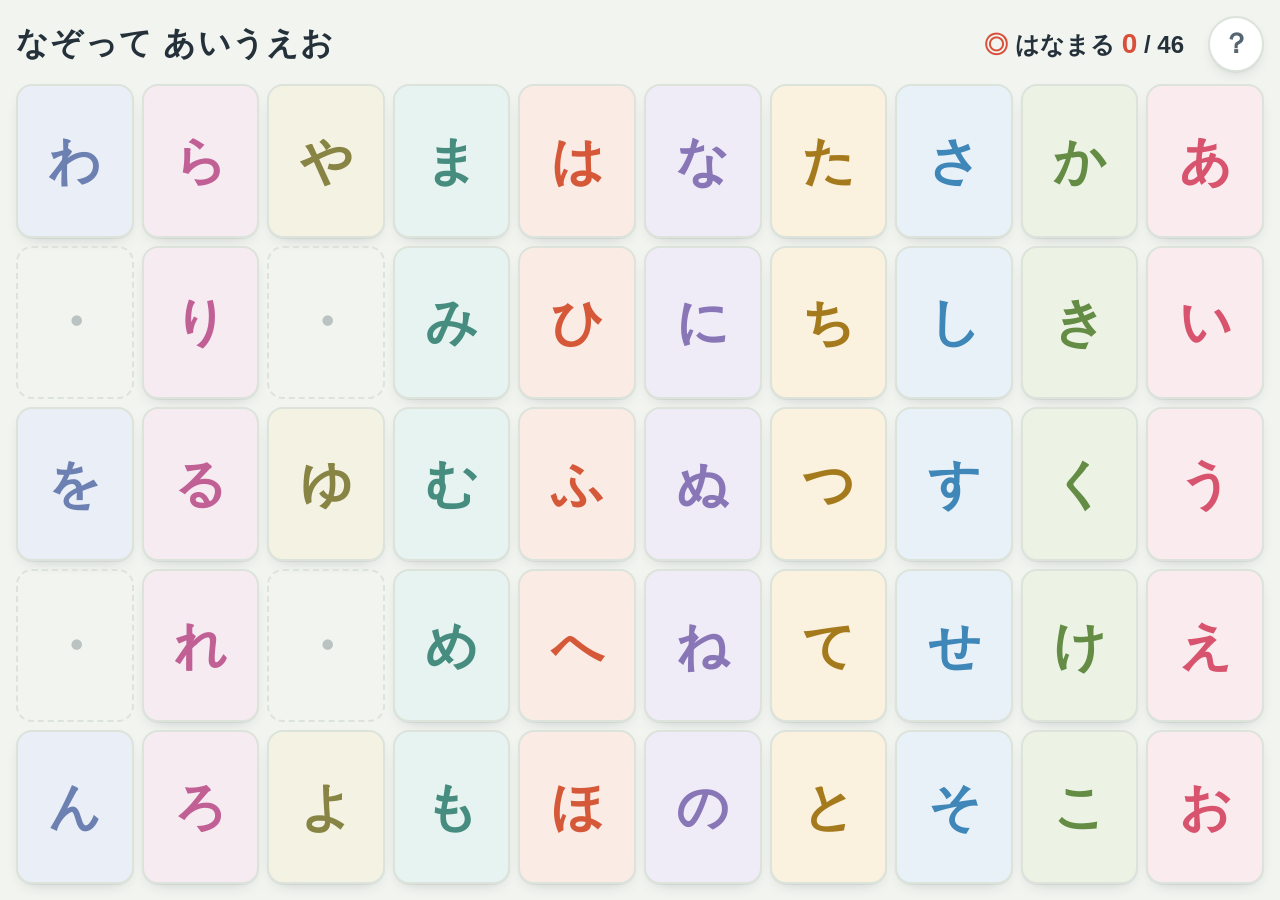
==== site/index.html @ 615ceeb6 "site: 初版を作る（画面1〜5・なぞり・読み上げ・記録・オフライン） - site/index.html・css/style.css・js/{data,icons,trace,app}.js・sw" ====
<!doctype html>
<html lang="ja">
<head>
<meta charset="utf-8">
<meta name="viewport" content="width=device-width, initial-scale=1, maximum-scale=1, user-scalable=no, viewport-fit=cover">
<meta name="robots" content="noindex">
<meta name="apple-mobile-web-app-capable" content="yes">
<meta name="apple-mobile-web-app-title" content="あいうえお">
<meta name="theme-color" content="#F1F4EF">
<title>なぞって あいうえお</title>
<link rel="manifest" href="manifest.webmanifest">
<link rel="apple-touch-icon" href="icon-180.png">
<link rel="stylesheet" href="css/style.css">
</head>
<body>

<!-- 読み込み中と失敗（spec §8）。JS が動けば両方消える。JS が来なければ 6秒後に失敗の案内が出る -->
<div id="boot" class="boot">ひらいています…</div>
<div id="fail" class="fail late" role="alert">
  <svg viewBox="0 0 64 64" aria-hidden="true">
    <circle cx="32" cy="32" r="27" fill="#F6DE72"/>
    <path d="M17 21l10 4M47 21l-10 4" stroke="#3E3A36" stroke-width="3" stroke-linecap="round"/>
    <circle cx="23" cy="31" r="3.2" fill="#3E3A36"/>
    <circle cx="41" cy="31" r="3.2" fill="#3E3A36"/>
    <path d="M22 47c6-6 14-6 20 0" fill="none" stroke="#3E3A36" stroke-width="3" stroke-linecap="round"/>
  </svg>
  <p>うまく ひらけませんでした。<br>おうちの ひとに いってね</p>
</div>

<!-- 縦向きのとき（spec §8・R7） -->
<div class="rotate">
  <svg viewBox="0 0 64 64" aria-hidden="true">
    <rect x="5" y="14" width="22" height="34" rx="4" fill="none" stroke="#9AA6AD" stroke-width="3"/>
    <rect x="27" y="33" width="33" height="22" rx="4" fill="#FFFFFF" stroke="#25313A" stroke-width="3.4"/>
    <path d="M20 8c12-5 27 1 32 16" fill="none" stroke="#D9503A" stroke-width="3.4" stroke-linecap="round"/>
    <path d="M45 20l7 5 3-8" fill="none" stroke="#D9503A" stroke-width="3.4" stroke-linecap="round" stroke-linejoin="round"/>
  </svg>
  <p>よこに してね</p>
</div>

<div id="app" class="app" hidden>

  <!-- 画面1 ひょう（spec §3） -->
  <section id="chart" class="screen chart" hidden>
    <header class="head">
      <h1 class="title">なぞって あいうえお</h1>
      <p class="count"><span class="mk" aria-hidden="true">◎</span> はなまる <b id="stars">0</b> / <span id="total">46</span></p>
      <button id="help" class="help" aria-label="おとなの ひとへ">？<span id="helpBadge" class="badge" hidden>！</span></button>
    </header>
    <div id="grid" class="grid"></div>
  </section>

  <!-- 画面2〜4 もじページ（spec §4〜§7） -->
  <section id="detail" class="screen detail" hidden>
    <div class="side">
      <button id="back" class="back"><span class="ico" data-ui="table"></span>もどる</button>
      <button id="bigchar" class="big" aria-label="よみかたを きく"><span id="bigText"></span><span class="nt" aria-hidden="true">♪</span></button>
      <p id="gyou" class="gyou"></p>
      <div class="tabs" role="tablist">
        <button id="tab0" class="tab" role="tab" aria-selected="true"><span class="tri" aria-hidden="true">▶</span><span class="ico" data-ui="frame"></span>え と ことば</button>
        <button id="tab1" class="tab" role="tab" aria-selected="false"><span class="tri" aria-hidden="true">▶</span><span class="ico" data-ui="card"></span>ことば</button>
        <button id="tab2" class="tab" role="tab" aria-selected="false"><span class="tri" aria-hidden="true">▶</span><span class="ico" data-ui="finger"></span>なぞる</button>
      </div>
    </div>
    <div class="main">
      <div id="p0" class="panel" role="tabpanel"></div>
      <div id="p1" class="panel" role="tabpanel" hidden></div>
      <div id="p2" class="panel" role="tabpanel" hidden>
        <div class="trace">
          <div id="box" class="box">
            <canvas id="guide"></canvas>
            <canvas id="ink"></canvas>
            <div id="maru" class="maru" data-ui="hanamaru" aria-hidden="true"></div>
          </div>
          <div class="tools">
            <button id="check" class="btn done"><span class="ico" data-ui="hanamaru"></span>できた！</button>
            <p id="verdict" class="verdict" aria-live="polite"></p>
            <button id="clear" class="btn erase"><span class="ico" data-icon="keshigomu"></span>けす</button>
          </div>
        </div>
      </div>
    </div>
  </section>

  <!-- 画面5 おとなの ひとへ（spec §13） -->
  <section id="otona" class="screen adult" hidden>
    <div class="inner">
      <button id="back2" class="back"><span class="ico" data-ui="table"></span>もどる</button>
      <div id="warns"></div>

      <h2>つかいかた</h2>
      <ul>
        <li>表の字を押すと、その字のページが開きます。</li>
        <li>「え と ことば」: 絵と単語。押すと読み上げます（下の子は ここだけで遊べます）。</li>
        <li>「ことば」: 絵なしで単語を読みます。</li>
        <li>「なぞる」: 白い字を指でなぞって「できた！」。はなまるが取れると、表の字に ◎ が付きます。</li>
      </ul>

      <h2>ひらきかた</h2>
      <ul>
        <li><strong>ホーム画面のアイコンから開いてください。</strong>Safari から開くと、はなまるの記録が別になり、しばらく開かないと消されることがあります。</li>
        <li>ホーム画面に追加するのは、<strong>表を開いているとき</strong>にしてください（Safari の共有ボタン › ホーム画面に追加）。</li>
        <li>1度開けば、ネットにつながっていなくても開けます。</li>
      </ul>

      <h2>はなまるの記録</h2>
      <ul>
        <li>この iPad だけに覚えます（2人で共有です）。</li>
        <li>消したいときは、ホーム画面のアイコンを削除して、追加し直してください。</li>
      </ul>

      <h2>こどもが つかうとき</h2>
      <ul>
        <li>画面の向きのロック（コントロールセンター）で、横に固定できます。</li>
        <li>アクセスガイド（設定 › アクセシビリティ › アクセスガイド）を使うと、アプリの外に出なくなります。</li>
      </ul>

      <h2>あたらしい版</h2>
      <ul>
        <li>アプリを閉じて開き直すと入ります。入らないときは、もう一度 閉じて開いてください。</li>
      </ul>
    </div>
  </section>
</div>

<script src="js/data.js"></script>
<script src="js/icons.js"></script>
<script src="js/trace.js"></script>
<script src="js/app.js"></script>
</body>
</html>
---- site/css/style.css ----
/* なぞって あいうえお — 見た目（spec §3〜§8・§13）。iPad Air 2（1024×768・Safari 15）横向き */

@font-face { font-family: "Zen Maru Gothic"; font-weight: 700; font-display: swap; src: url("../fonts/zen-maru-gothic-700.woff2") format("woff2"); }
@font-face { font-family: "Zen Maru Gothic"; font-weight: 900; font-display: swap; src: url("../fonts/zen-maru-gothic-900.woff2") format("woff2"); }

:root {
  color-scheme: light;
  --paper: #F1F4EF; --plate: #FFFFFF; --art: #FFFFFF;
  --ink: #25313A; --ink-soft: #56656F; --rule: #DCE3DB;
  --accent: #D9503A; --accent-soft: #F7DCD6;
  --shadow: 0 1px 0 rgba(37, 49, 58, .06), 0 6px 18px -12px rgba(37, 49, 58, .45);
  --font: "Zen Maru Gothic", "Hiragino Maru Gothic ProN", "ヒラギノ丸ゴ ProN", sans-serif;
  --adult: "Hiragino Sans", "ヒラギノ角ゴシック", sans-serif;
}

/* 行の色（spec §8）: --hue＝濃（字・なぞり枠の地）、--tint＝淡（マスの地）。
   濃は ①淡い地 ②白い字 ③なぞった線 #25313A のどれとも比 3:1 以上（tests/check.mjs で確かめる） */
[data-row="1"]  { --hue: #D8536D; --tint: #FAEBEE; }
[data-row="2"]  { --hue: #648C45; --tint: #ECF3E5; }
[data-row="3"]  { --hue: #3E87B8; --tint: #E8F1F7; }
[data-row="4"]  { --hue: #A57A1C; --tint: #FAF1DE; }
[data-row="5"]  { --hue: #8876B7; --tint: #EFECF7; }
[data-row="6"]  { --hue: #D55938; --tint: #FAEBE5; }
[data-row="7"]  { --hue: #468D80; --tint: #E6F3F0; }
[data-row="8"]  { --hue: #888444; --tint: #F4F3E3; }
[data-row="9"]  { --hue: #C06095; --tint: #F7EBF2; }
[data-row="10"] { --hue: #6C80B2; --tint: #EAEEF6; }

/* ── 土台 ── */
* { box-sizing: border-box; }
[hidden] { display: none !important; }
html, body {
  margin: 0; height: 100%;
  background: var(--paper); color: var(--ink);
  font-family: var(--font); font-weight: 700;
  -webkit-text-size-adjust: 100%;
  -webkit-tap-highlight-color: transparent;
  -webkit-user-select: none; user-select: none;   /* 長押しで字が選ばれない */
  -webkit-touch-callout: none;                     /* 長押しのメニューを出さない */
  touch-action: manipulation;                      /* ダブルタップで拡大しない */
  overscroll-behavior: none;
}
body { overflow: hidden; }
p { margin: 0; }
button {
  font: inherit; color: inherit; background: none; border: 0; padding: 0; margin: 0;
  cursor: pointer; touch-action: manipulation;
  transition: transform .1s ease;
}
button:focus { outline: none; }
button:focus-visible { outline: 3px solid var(--accent); outline-offset: 3px; }
/* 押したら 0.3秒以内に見た目で返す（spec §8・R3） */
button:active { transform: scale(.95); }

.ico { display: inline-block; width: 32px; height: 32px; flex: none; }
.ico svg, .pic svg, .maru svg { display: block; width: 100%; height: 100%; }
.nt { font-size: 24px; color: var(--ink-soft); line-height: 1; }

/* ── 読み込み中・失敗・縦向き（spec §8） ── */
.boot, .fail, .rotate {
  position: fixed; top: 0; right: 0; bottom: 0; left: 0;
  display: flex; flex-direction: column; align-items: center; justify-content: center; gap: 20px;
  background: var(--paper); font-size: 28px; text-align: center; line-height: 1.6;
}
.boot { color: var(--ink-soft); }
.fail { z-index: 5; }
.fail svg { width: 160px; height: 160px; }
/* JS が来なければ 6秒後に出る（JS が動けば hidden で消える） */
.fail.late { visibility: hidden; animation: late 0s linear 6s forwards; }
@keyframes late { to { visibility: visible; } }
.rotate { display: none; z-index: 10; }
.rotate svg { width: 200px; height: 200px; }
@media (orientation: portrait) { .rotate { display: flex; } }

/* ── 画面の枠 ── */
.app { position: fixed; top: 0; right: 0; bottom: 0; left: 0; padding: 16px; }
.screen { height: 100%; }

/* ── 画面1 ひょう（spec §3） ── */
.chart { display: flex; flex-direction: column; gap: 12px; }
.head { display: flex; align-items: center; gap: 24px; min-height: 56px; }
.title { flex: 1; margin: 0; font-size: 32px; font-weight: 900; letter-spacing: .04em; }
.count { font-size: 24px; white-space: nowrap; }
.count .mk, .count b { color: var(--accent); }
.count b { font-size: 28px; }
.help {
  position: relative; width: 56px; height: 56px; border-radius: 50%;
  background: var(--plate); border: 2px solid var(--rule); box-shadow: var(--shadow);
  font-size: 28px; color: var(--ink-soft);
}
.badge {
  position: absolute; top: -6px; right: -6px; min-width: 26px; height: 26px; border-radius: 13px;
  background: var(--accent); color: #FFFFFF; font-size: 18px; line-height: 26px;
}
/* 10列×5段・右から あ行（縦書きの五十音表） */
.grid {
  flex: 1; min-height: 0;
  display: grid; grid-template-columns: repeat(10, 1fr); grid-template-rows: repeat(5, 1fr);
  grid-auto-flow: column; direction: rtl; gap: 8px;
}
.cell {
  direction: ltr; position: relative; min-width: 0; min-height: 0;
  display: flex; align-items: center; justify-content: center;
  border-radius: 16px; background: var(--tint); border: 2px solid var(--rule); box-shadow: var(--shadow);
}
.cell .ch { font-size: 52px; line-height: 1; color: var(--hue); }
.cell .mk { position: absolute; top: 4px; right: 6px; font-size: 22px; line-height: 1; color: var(--accent); }
.cell.empty { background: transparent; border-style: dashed; box-shadow: none; }
.cell.empty .ch { color: var(--ink-soft); opacity: .35; }

/* ── 画面2〜4 もじページの枠（spec §4） ── */
.detail { display: flex; gap: 24px; }
.side { width: 240px; flex: none; display: flex; flex-direction: column; gap: 12px; }
.back {
  display: flex; align-items: center; gap: 10px; height: 56px; padding: 0 16px;
  border-radius: 14px; background: var(--plate); border: 2px solid var(--rule); box-shadow: var(--shadow);
  font-size: 22px; color: var(--ink-soft);
}
.big {
  position: relative; height: 200px; flex: none;
  display: flex; align-items: center; justify-content: center;
  border-radius: 24px; background: var(--tint); border: 2px solid var(--rule); box-shadow: var(--shadow);
  font-size: 160px; font-weight: 900; line-height: 1; color: var(--hue);
}
.big .nt { position: absolute; right: 12px; bottom: 10px; color: var(--hue); }
.gyou { font-size: 20px; color: var(--ink-soft); text-align: center; }
.tabs { display: flex; flex-direction: column; gap: 10px; }
.tab {
  display: flex; align-items: center; gap: 6px; height: 64px; padding: 0 10px;
  border-radius: 14px; background: var(--plate); border: 2px solid var(--rule);
  font-size: 24px; color: var(--ink-soft); text-align: left; white-space: nowrap;
}
.tab .tri { width: 16px; font-size: 16px; visibility: hidden; }
.tab[aria-selected="true"] { background: var(--hue); border-color: var(--hue); color: #FFFFFF; }
.tab[aria-selected="true"] .tri { visibility: visible; }

.main { flex: 1; min-width: 0; display: flex; flex-direction: column; }
.panel { flex: 1; min-height: 0; display: flex; flex-direction: column; justify-content: center; gap: 16px; }

/* を・ん の説明（押すと読む・R15） */
.note {
  display: block; width: 100%; padding: 16px 20px;
  border-radius: 20px; background: var(--plate); border: 2px dashed var(--rule);
  font-size: 24px; line-height: 1.6; color: var(--ink); text-align: center;
}
.note b { color: var(--hue); font-weight: 900; text-decoration: underline; text-decoration-thickness: 3px; text-underline-offset: 6px; }
.note .nt { margin-left: 8px; }

/* 単語の中の その字（色＋太い下線・spec §5） */
.word { font-size: 40px; letter-spacing: .06em; color: var(--ink); }
.word em { font-style: normal; color: var(--hue); text-decoration: underline; text-decoration-thickness: 4px; text-underline-offset: 8px; }

/* ── 画面2 え と ことば（spec §5） ── */
.cards { display: flex; justify-content: center; gap: 20px; }
.card {
  flex: 0 1 340px; display: flex; flex-direction: column; align-items: center; gap: 10px; padding: 16px;
  border-radius: 24px; background: var(--plate); border: 2px solid var(--rule); box-shadow: var(--shadow);
}
.pic {
  display: flex; align-items: center; justify-content: center;
  width: 100%; max-width: 300px; aspect-ratio: 1 / 1; padding: 7%;
  border-radius: 18px; background: var(--art);
}
.pic .none { font-size: 120px; color: var(--ink-soft); }

/* ── 画面3 ことば（spec §6） ── */
.words { display: flex; flex-direction: column; gap: 16px; }
.wrow {
  display: flex; align-items: center; justify-content: center; gap: 16px; min-height: 120px; padding: 12px 24px;
  border-radius: 24px; background: var(--plate); border: 2px solid var(--rule); box-shadow: var(--shadow);
}
.wrow .word { font-size: 64px; }

/* ── 画面4 なぞる（spec §7） ── */
.trace { display: flex; align-items: center; justify-content: center; gap: 24px; height: 100%; }
.box {
  position: relative; flex: none;
  width: min(520px, calc(100vh - 40px), calc(100vw - 490px));
  height: min(520px, calc(100vh - 40px), calc(100vw - 490px));
  border-radius: 24px; overflow: hidden; background: var(--hue); box-shadow: var(--shadow);
  touch-action: none;
}
.box canvas { position: absolute; top: 0; left: 0; width: 100%; height: 100%; display: block; }
.maru {
  position: absolute; top: 0; right: 0; bottom: 0; left: 0; padding: 11%;
  background: rgba(255, 255, 255, .55); color: var(--accent);
  opacity: 0; transition: opacity .2s ease; pointer-events: none;
}
.maru.on { opacity: 1; }
.maru .hana-bg { fill: none; }
.tools { width: 150px; flex: none; display: flex; flex-direction: column; align-items: stretch; gap: 32px; }
.btn {
  display: flex; flex-direction: column; align-items: center; justify-content: center; gap: 4px;
  border-radius: 18px; box-shadow: var(--shadow); font-size: 24px;
}
.btn.done { height: 104px; background: var(--accent); color: #FFFFFF; }
.btn.done .ico { width: 48px; height: 48px; }
.btn.done .hana-bg { fill: var(--accent); }
.btn.erase { height: 64px; flex-direction: row; gap: 6px; background: var(--plate); border: 2px solid var(--rule); color: var(--ink-soft); font-size: 20px; }
.btn.erase .ico { width: 36px; height: 36px; }
.verdict { min-height: 100px; font-size: 24px; line-height: 1.4; text-align: center; color: var(--ink-soft); }
.verdict.good { color: var(--accent); font-weight: 900; }

/* ── 画面5 おとなの ひとへ（spec §13・おとな向けなので 16px） ── */
.adult {
  overflow-y: auto; -webkit-overflow-scrolling: touch;
  font-family: var(--adult); font-weight: 400; font-size: 16px; line-height: 1.8;
}
.adult .inner { max-width: 760px; margin: 0 auto; padding-bottom: 40px; }
.adult .back { display: inline-flex; font-family: var(--font); font-weight: 700; }
.adult h2 { margin: 24px 0 4px; font-family: var(--font); font-weight: 700; font-size: 22px; }
.adult ul { margin: 0; padding-left: 1.4em; }
.warn { margin: 16px 0 0; padding: 12px 16px; border: 2px solid var(--accent); border-radius: 12px; background: var(--accent-soft); }

/* 動きを減らす設定のとき: 縮む・ふわっと出る をやめ、押したら少し暗くするだけにする */
@media (prefers-reduced-motion: reduce) {
  button, .maru { transition: none; }
  button:active { transform: none; filter: brightness(.9); }
}
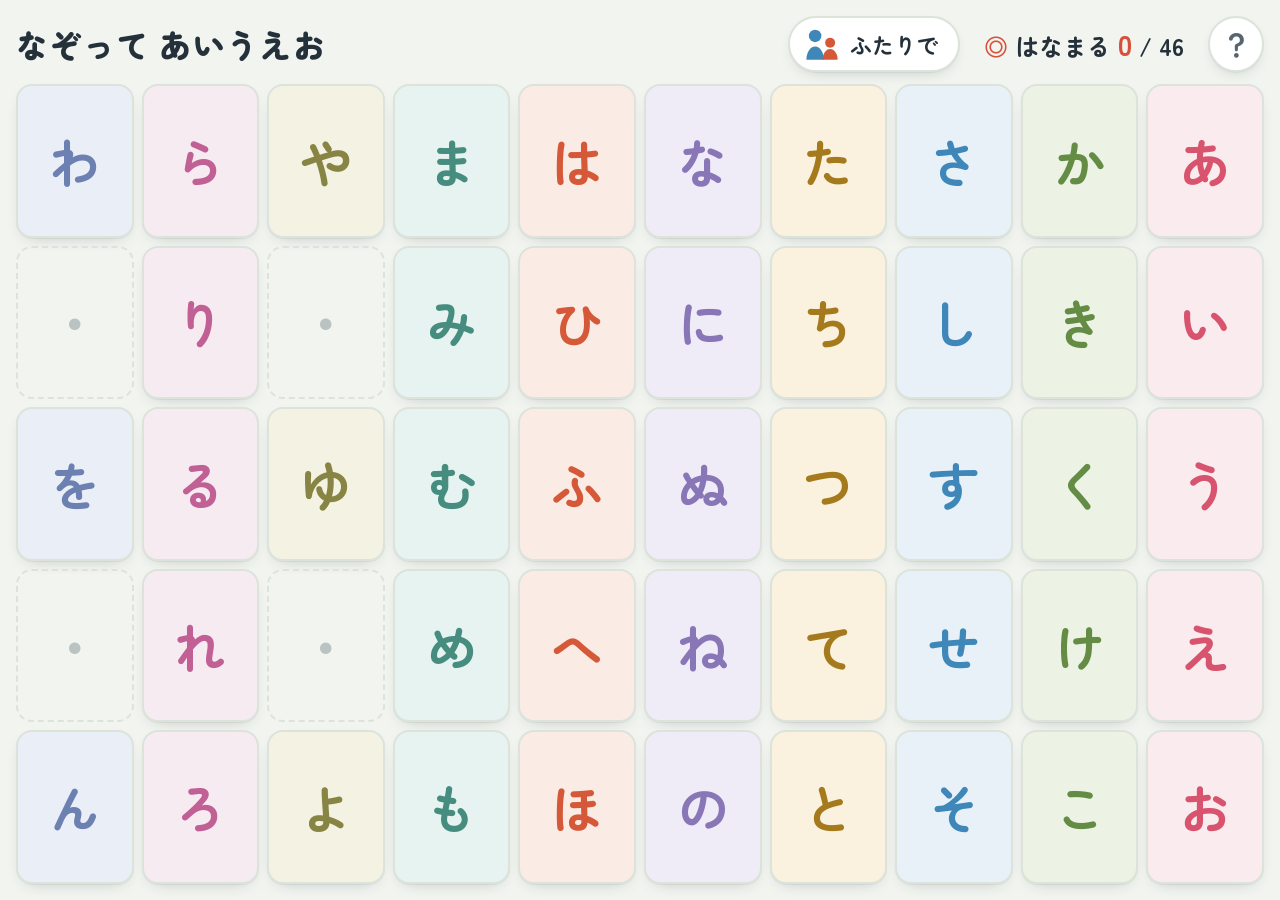
==== commit 19fea934: "画面6 ものさがし を足す（ふたりで向かい合って遊ぶ・spec §14〜§16） - spec §14 ふたりで あそぶ 共通の決まり・§15 画面6 ものさがし・§16 画面7 タワー（次に作る） " ====
--- a/site/index.html
+++ b/site/index.html
@@ -44,6 +44,7 @@
   <section id="chart" class="screen chart" hidden>
     <header class="head">
       <h1 class="title">なぞって あいうえお</h1>
+      <button id="futariBtn" class="futari-btn"><span class="ico" data-ui="futari"></span>ふたりで</button>
       <p class="count"><span class="mk" aria-hidden="true">◎</span> はなまる <b id="stars">0</b> / <span id="total">46</span></p>
       <button id="help" class="help" aria-label="おとなの ひとへ">？<span id="helpBadge" class="badge" hidden>！</span></button>
     </header>
@@ -82,6 +83,30 @@
     </div>
   </section>
 
+  <!-- 画面6 ものさがし（spec §14・§15）。各自の側を、向かいに座る子のほうへ回して描く -->
+  <section id="futari" class="screen futari" data-place="short" hidden>
+    <div class="fs fs-ani" data-row="3">
+      <div class="fs-head"><span class="fs-who">おにいちゃん</span><span class="fs-say">よんで あげてね</span></div>
+      <div class="fs-body">
+        <button id="sgWord" class="sg-word" aria-label="ことばを きく"><span id="sgWordText"></span><span class="nt" aria-hidden="true">♪</span></button>
+        <div class="sg-col">
+          <button id="sgHint" class="sg-hint"><span id="sgHintPic" class="sg-hintpic" data-ui="bulb"></span>ヒント</button>
+          <p class="sg-tally"><span class="mk" aria-hidden="true">◎</span> ふたりで <b id="sgFound">0</b> こ</p>
+          <!-- もどる は兄の手元の角（各自の側の上は画面の真ん中＝弟の近くを向くので、下の段に置く） -->
+          <button id="sgBack" class="back fs-back"><span class="ico" data-ui="table"></span>もどる</button>
+        </div>
+      </div>
+    </div>
+    <div class="fs fs-oto" data-row="6">
+      <div class="fs-head"><span class="fs-who">おとうと</span><span class="fs-say">えを おしてね</span></div>
+      <div id="sgPics" class="sg-pics"></div>
+    </div>
+    <div id="sgStamp" class="sg-stamp" aria-live="polite">
+      <p class="sg-card sg-card-ani"><span class="pair"><b data-row="3">◎</b><b data-row="6">◎</b></span>みつけた！<small>ふたりとも はなまる</small></p>
+      <p class="sg-card sg-card-oto"><span class="pair"><b data-row="3">◎</b><b data-row="6">◎</b></span>みつけた！<small>ふたりとも はなまる</small></p>
+    </div>
+  </section>
+
   <!-- 画面5 おとなの ひとへ（spec §13） -->
   <section id="otona" class="screen adult" hidden>
     <div class="inner">
@@ -109,6 +134,17 @@
         <li>消したいときは、ホーム画面のアイコンを削除して、追加し直してください。</li>
       </ul>
 
+      <h2>ふたりで あそぶ（ものさがし）</h2>
+      <ul>
+        <li>表の「ふたりで」から開きます。iPad を机に平らに置き、ふたりが向かい合って座ります。</li>
+        <li>おにいちゃんが字を読んで伝え、おとうとが絵を探します。おとうとは どの絵を押しても名前が聞けるだけで、間違いにはなりません。</li>
+        <li>座る側を入れ替えたいときは、iPad を180度回してください。平らに置くと画面の向きが変わることがあるので、画面の向きのロックを使ってください。</li>
+      </ul>
+      <div class="place" role="group" aria-label="ふたりで あそぶ ときの 置き方">
+        <button id="placeShort" class="place-btn" aria-pressed="true">短い辺で向かい合う（左が おにいちゃん）</button>
+        <button id="placeLong" class="place-btn" aria-pressed="false">長い辺で向かい合う（上が おにいちゃん）</button>
+      </div>
+
       <h2>こどもが つかうとき</h2>
       <ul>
         <li>画面の向きのロック（コントロールセンター）で、横に固定できます。</li>
--- a/site/css/style.css
+++ b/site/css/style.css
@@ -208,12 +208,98 @@
 }
 .adult .inner { max-width: 760px; margin: 0 auto; padding-bottom: 40px; }
 .adult .back { display: inline-flex; font-family: var(--font); font-weight: 700; }
-.adult h2 { margin: 24px 0 4px; font-family: var(--font); font-weight: 700; font-size: 22px; }
+.adult h2 { margin: 24px 0 4px; font-weight: 700; font-size: 22px; }
 .adult ul { margin: 0; padding-left: 1.4em; }
 .warn { margin: 16px 0 0; padding: 12px 16px; border: 2px solid var(--accent); border-radius: 12px; background: var(--accent-soft); }
 
+.place { display: flex; flex-wrap: wrap; gap: 12px; margin-top: 12px; }
+.place-btn {
+  min-height: 48px; padding: 8px 16px; border-radius: 12px; border: 2px solid var(--ink);
+  background: var(--plate); font-family: var(--adult); font-weight: 700; font-size: 16px;
+}
+.place-btn[aria-pressed="true"] { background: var(--ink); color: #FFFFFF; }
+
+/* 画面1 の「ふたりで」ボタン */
+.futari-btn {
+  display: flex; align-items: center; gap: 8px; height: 56px; padding: 0 20px 0 12px;
+  border-radius: 28px; background: var(--plate); border: 2px solid var(--rule); box-shadow: var(--shadow);
+  font-size: 22px; color: var(--ink);
+}
+.futari-btn .ico { width: 40px; height: 40px; }
+
+/* ── 画面6 ものさがし（spec §14・§15）: 向かい合わせ ──
+   .fs＝各自の側。色は data-row（兄＝さ行の青・弟＝は行の朱）。
+   短い辺: 左右に分け、各自の側を向かいの子のほうへ回す（中身の上が、画面の真ん中を向く） */
+.futari { position: relative; }
+.fs {
+  position: absolute; display: flex; flex-direction: column; gap: 12px; padding: 14px 18px;
+  border-radius: 24px; background: var(--tint); border: 3px solid var(--hue);
+}
+.futari[data-place="short"] .fs {
+  top: 50%; width: calc(100vh - 32px); height: calc(50vw - 22px);
+}
+.futari[data-place="short"] .fs-ani { left: calc(25% - 3px); transform: translate(-50%, -50%) rotate(90deg); }
+.futari[data-place="short"] .fs-oto { left: calc(75% + 3px); transform: translate(-50%, -50%) rotate(-90deg); }
+/* 長い辺: 上下に分け、上（兄）の側を逆さまに */
+.futari[data-place="long"] .fs { left: 0; right: 0; height: calc(50% - 6px); }
+.futari[data-place="long"] .fs-ani { top: 0; transform: rotate(180deg); }
+.futari[data-place="long"] .fs-oto { bottom: 0; }
+
+.fs-head { display: flex; align-items: center; gap: 12px; min-height: 56px; }
+.fs-who { padding: 6px 18px; border-radius: 28px; background: var(--hue); color: #FFFFFF; font-size: 22px; font-weight: 900; }
+.fs-say { flex: 1; font-size: 20px; color: var(--ink-soft); }
+.fs-back { justify-content: center; flex: none; font-size: 20px; }
+.fs-body { flex: 1; min-height: 0; display: flex; gap: 14px; }
+
+.sg-word {
+  flex: 1; min-width: 0; display: flex; flex-direction: column; align-items: center; justify-content: center; gap: 4px;
+  border-radius: 22px; background: var(--plate); box-shadow: var(--shadow);
+  font-size: 96px; font-weight: 900; line-height: 1.1; letter-spacing: .06em; color: var(--hue);
+}
+.sg-col { width: 200px; flex: none; display: flex; flex-direction: column; gap: 12px; }
+.sg-hint {
+  flex: 1; display: flex; flex-direction: column; align-items: center; justify-content: center; gap: 6px;
+  border-radius: 20px; background: var(--plate); border: 2px dashed var(--rule); font-size: 22px; color: var(--ink-soft);
+}
+.sg-hintpic { display: block; width: 104px; height: 104px; }
+/* 長い辺のときは各自の側が低いので、ヒント・数・もどる が縦に入るよう絵を小さく */
+.futari[data-place="long"] .sg-hintpic { width: 72px; height: 72px; }
+.sg-hintpic svg, .sg-img svg { display: block; width: 100%; height: 100%; }
+.sg-tally { padding: 8px; border-radius: 16px; background: var(--plate); font-size: 22px; text-align: center; white-space: nowrap; }
+.sg-tally .mk, .sg-tally b { color: var(--accent); }
+.sg-tally b { font-size: 28px; }
+
+.sg-pics { flex: 1; min-height: 0; display: grid; gap: 12px; grid-template-columns: repeat(4, 1fr); grid-template-rows: repeat(3, 1fr); }
+.futari[data-place="long"] .sg-pics { grid-template-columns: repeat(6, 1fr); grid-template-rows: repeat(2, 1fr); gap: 8px; }
+.sg-pic {
+  min-width: 0; min-height: 0; display: flex; align-items: center; justify-content: center; padding: 6px;
+  border-radius: 18px; background: var(--plate); border: 4px solid transparent; box-shadow: var(--shadow);
+}
+.sg-img { display: block; height: 100%; max-width: 100%; aspect-ratio: 1 / 1; }
+.sg-pic.glow { border: 6px solid #E2B93B; }                 /* ヒント2回目（兄が指させる目印） */
+.sg-pic.hit { border-color: var(--accent); background: var(--accent-soft); }
+
+/* 見つけたら 両方の向きに はなまる */
+.sg-stamp {
+  position: absolute; top: 0; right: 0; bottom: 0; left: 0;
+  display: flex; align-items: center; justify-content: space-around;
+  background: rgba(255, 255, 255, .6); opacity: 0; pointer-events: none; transition: opacity .2s ease;
+}
+.futari[data-place="long"] .sg-stamp { flex-direction: column; }
+.sg-stamp.on { opacity: 1; }
+.sg-card {
+  margin: 0; padding: 14px 36px; border-radius: 24px; background: var(--plate); box-shadow: var(--shadow);
+  font-size: 36px; font-weight: 900; line-height: 1.25; color: var(--accent); text-align: center;
+}
+.sg-card .pair { display: block; font-size: 52px; letter-spacing: .2em; }
+.sg-card .pair b { color: var(--hue); }
+.sg-card small { display: block; font-size: 20px; color: var(--ink-soft); }
+.futari[data-place="short"] .sg-card-ani { transform: rotate(90deg); }
+.futari[data-place="short"] .sg-card-oto { transform: rotate(-90deg); }
+.futari[data-place="long"] .sg-card-ani { transform: rotate(180deg); }
+
 /* 動きを減らす設定のとき: 縮む・ふわっと出る をやめ、押したら少し暗くするだけにする */
 @media (prefers-reduced-motion: reduce) {
-  button, .maru { transition: none; }
+  button, .maru, .sg-stamp { transition: none; }
   button:active { transform: none; filter: brightness(.9); }
 }
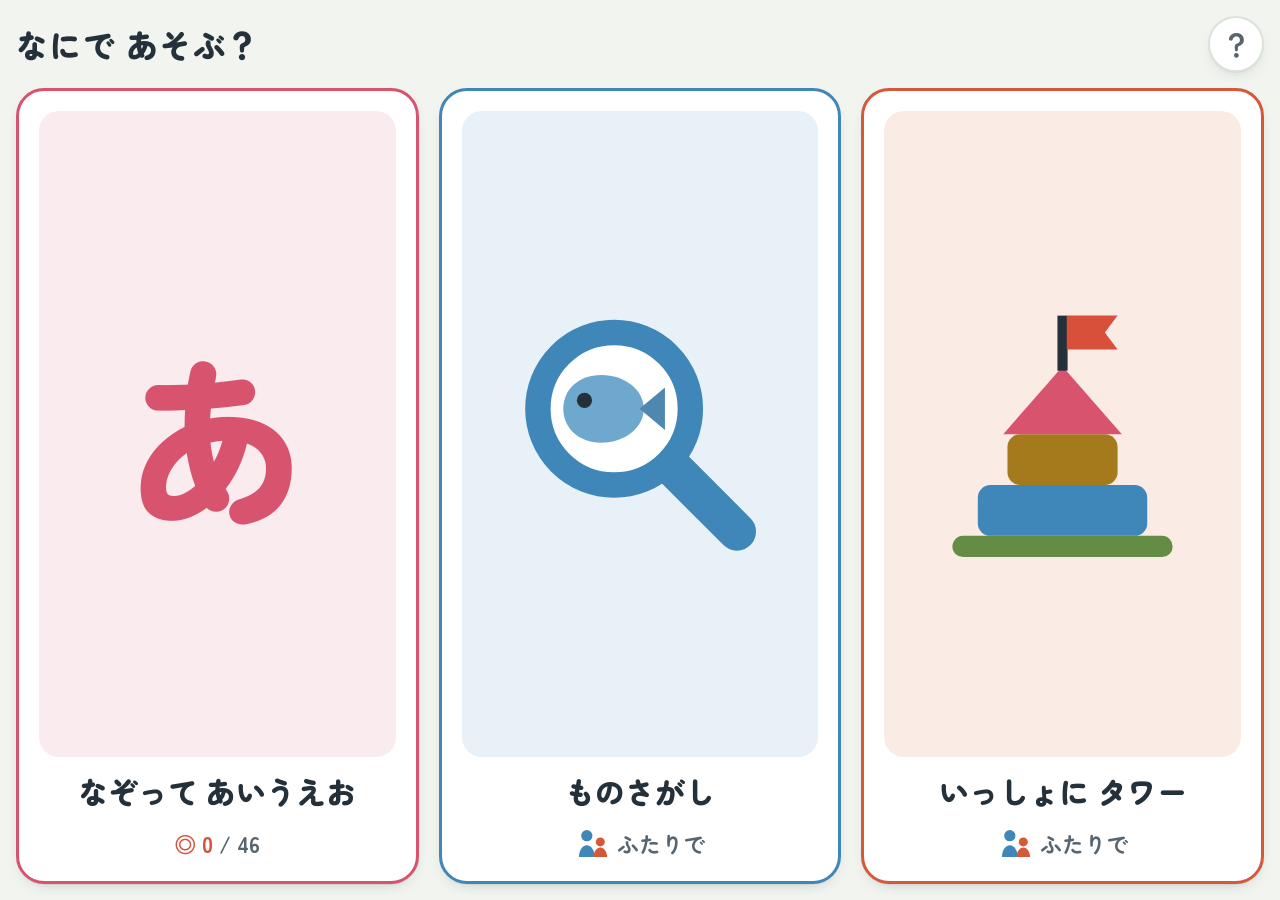
==== commit 749f4a1e: "画面0 メニューと 画面7 いっしょに タワー を足す（spec §16・§17） - 画面0 メニュー: ホーム画面のアイコンは ここから開く。絵と色で あいうえお・ものさがし・タワー を選ぶ。「？" ====
--- a/site/index.html
+++ b/site/index.html
@@ -40,13 +40,37 @@
 
 <div id="app" class="app" hidden>
 
+  <!-- 画面0 メニュー（spec §17）。ホーム画面のアイコンは ここから開く -->
+  <section id="menu" class="screen menu" hidden>
+    <header class="head">
+      <h1 class="title">なにで あそぶ？</h1>
+      <button id="help" class="help" aria-label="おとなの ひとへ">？<span id="helpBadge" class="badge" hidden>！</span></button>
+    </header>
+    <div class="menu-cards">
+      <button id="goHyou" class="menu-card" data-row="1">
+        <span class="menu-pic"><span class="menu-kana">あ</span></span>
+        <span class="menu-name">なぞって あいうえお</span>
+        <span class="menu-tag"><span class="mk" aria-hidden="true">◎</span> <b id="menuStars">0</b> / <span id="menuTotal">46</span></span>
+      </button>
+      <button id="goSagasu" class="menu-card" data-row="3">
+        <span class="menu-pic" data-ui="sagasu"></span>
+        <span class="menu-name">ものさがし</span>
+        <span class="menu-tag"><span class="ico" data-ui="futari"></span>ふたりで</span>
+      </button>
+      <button id="goTower" class="menu-card" data-row="6">
+        <span class="menu-pic" data-ui="tower"></span>
+        <span class="menu-name">いっしょに タワー</span>
+        <span class="menu-tag"><span class="ico" data-ui="futari"></span>ふたりで</span>
+      </button>
+    </div>
+  </section>
+
   <!-- 画面1 ひょう（spec §3） -->
   <section id="chart" class="screen chart" hidden>
     <header class="head">
+      <button id="backMenu" class="back"><span class="ico" data-ui="home"></span>もどる</button>
       <h1 class="title">なぞって あいうえお</h1>
-      <button id="futariBtn" class="futari-btn"><span class="ico" data-ui="futari"></span>ふたりで</button>
       <p class="count"><span class="mk" aria-hidden="true">◎</span> はなまる <b id="stars">0</b> / <span id="total">46</span></p>
-      <button id="help" class="help" aria-label="おとなの ひとへ">？<span id="helpBadge" class="badge" hidden>！</span></button>
     </header>
     <div id="grid" class="grid"></div>
   </section>
@@ -84,16 +108,16 @@
   </section>
 
   <!-- 画面6 ものさがし（spec §14・§15）。各自の側を、向かいに座る子のほうへ回して描く -->
-  <section id="futari" class="screen futari" data-place="short" hidden>
+  <section id="sagasu" class="screen duo" data-place="short" hidden>
     <div class="fs fs-ani" data-row="3">
       <div class="fs-head"><span class="fs-who">おにいちゃん</span><span class="fs-say">よんで あげてね</span></div>
       <div class="fs-body">
         <button id="sgWord" class="sg-word" aria-label="ことばを きく"><span id="sgWordText"></span><span class="nt" aria-hidden="true">♪</span></button>
-        <div class="sg-col">
+        <div class="fs-col">
           <button id="sgHint" class="sg-hint"><span id="sgHintPic" class="sg-hintpic" data-ui="bulb"></span>ヒント</button>
-          <p class="sg-tally"><span class="mk" aria-hidden="true">◎</span> ふたりで <b id="sgFound">0</b> こ</p>
+          <p class="fs-tally"><span class="mk" aria-hidden="true">◎</span> ふたりで <b id="sgFound">0</b> こ</p>
           <!-- もどる は兄の手元の角（各自の側の上は画面の真ん中＝弟の近くを向くので、下の段に置く） -->
-          <button id="sgBack" class="back fs-back"><span class="ico" data-ui="table"></span>もどる</button>
+          <button id="sgBack" class="back fs-back"><span class="ico" data-ui="home"></span>もどる</button>
         </div>
       </div>
     </div>
@@ -101,21 +125,56 @@
       <div class="fs-head"><span class="fs-who">おとうと</span><span class="fs-say">えを おしてね</span></div>
       <div id="sgPics" class="sg-pics"></div>
     </div>
-    <div id="sgStamp" class="sg-stamp" aria-live="polite">
-      <p class="sg-card sg-card-ani"><span class="pair"><b data-row="3">◎</b><b data-row="6">◎</b></span>みつけた！<small>ふたりとも はなまる</small></p>
-      <p class="sg-card sg-card-oto"><span class="pair"><b data-row="3">◎</b><b data-row="6">◎</b></span>みつけた！<small>ふたりとも はなまる</small></p>
-    </div>
+    <div id="sgStamp" class="duo-stamp" aria-live="polite">
+      <p class="duo-card duo-card-ani"><span class="pair"><b data-row="3">◎</b><b data-row="6">◎</b></span>みつけた！<small>ふたりとも はなまる</small></p>
+      <p class="duo-card duo-card-oto"><span class="pair"><b data-row="3">◎</b><b data-row="6">◎</b></span>みつけた！<small>ふたりとも はなまる</small></p>
+    </div>
+  </section>
+
+  <!-- 画面7 いっしょに タワー（spec §14・§16） -->
+  <section id="tower" class="screen duo" data-place="short" hidden>
+    <div class="fs fs-ani" data-row="3">
+      <div class="fs-head"><span class="fs-who">おにいちゃん</span><span class="fs-say">ゆびで はこんで つんでね</span></div>
+      <div class="fs-body">
+        <div id="twTower" class="tw-tower">
+          <p class="tw-high"><b id="twHigh">0</b> だん</p>
+          <span id="twFlag" class="tw-flag" aria-hidden="true">🚩</span>
+          <div class="tw-col" data-col="0"></div>
+          <div class="tw-col" data-col="1"></div>
+          <div class="tw-col" data-col="2"></div>
+          <button id="twAgain" class="tw-again" hidden>もういちど つむ</button>
+        </div>
+        <div class="fs-col">
+          <div id="twTray" class="tw-tray"><span class="tw-tray-lbl">おとうとから<br>とどいた</span><div id="twTrayBlocks" class="tw-tray-blocks"></div></div>
+          <button id="twBack" class="back fs-back"><span class="ico" data-ui="home"></span>もどる</button>
+        </div>
+      </div>
+    </div>
+    <div class="fs fs-oto" data-row="6">
+      <div class="fs-head"><span class="fs-who">おとうと</span><span class="fs-say">おしてね</span></div>
+      <div class="tw-oto">
+        <button id="twPush" class="tw-push"><span class="tw-hand" data-ui="finger"></span>おす！</button>
+        <div id="twDrop" class="tw-drop" aria-hidden="true"></div>
+      </div>
+    </div>
+    <div id="twStamp" class="duo-stamp" aria-live="polite">
+      <p class="duo-card duo-card-ani"><span class="pair">🚩</span>たかい！<small>ふたりで つんだね</small></p>
+      <p class="duo-card duo-card-oto"><span class="pair">🚩</span>たかい！<small>ふたりで つんだね</small></p>
+    </div>
+    <!-- 兄が運んでいる積み木（指の位置に付いてくる） -->
+    <div id="twGhost" class="tw-ghost" hidden></div>
   </section>
 
   <!-- 画面5 おとなの ひとへ（spec §13） -->
   <section id="otona" class="screen adult" hidden>
     <div class="inner">
-      <button id="back2" class="back"><span class="ico" data-ui="table"></span>もどる</button>
+      <button id="back2" class="back"><span class="ico" data-ui="home"></span>もどる</button>
       <div id="warns"></div>
 
       <h2>つかいかた</h2>
       <ul>
-        <li>表の字を押すと、その字のページが開きます。</li>
+        <li>最初のメニューで あそびを選びます。どの画面も「もどる」で ひとつ上の画面に戻ります。</li>
+        <li>なぞって あいうえお: 表の字を押すと、その字のページが開きます。</li>
         <li>「え と ことば」: 絵と単語。押すと読み上げます（下の子は ここだけで遊べます）。</li>
         <li>「ことば」: 絵なしで単語を読みます。</li>
         <li>「なぞる」: 白い字を指でなぞって「できた！」。はなまるが取れると、表の字に ◎ が付きます。</li>
@@ -124,7 +183,7 @@
       <h2>ひらきかた</h2>
       <ul>
         <li><strong>ホーム画面のアイコンから開いてください。</strong>Safari から開くと、はなまるの記録が別になり、しばらく開かないと消されることがあります。</li>
-        <li>ホーム画面に追加するのは、<strong>表を開いているとき</strong>にしてください（Safari の共有ボタン › ホーム画面に追加）。</li>
+        <li>ホーム画面に追加するのは、<strong>メニューを開いているとき</strong>にしてください（Safari の共有ボタン › ホーム画面に追加）。</li>
         <li>1度開けば、ネットにつながっていなくても開けます。</li>
       </ul>
 
@@ -134,10 +193,11 @@
         <li>消したいときは、ホーム画面のアイコンを削除して、追加し直してください。</li>
       </ul>
 
-      <h2>ふたりで あそぶ（ものさがし）</h2>
-      <ul>
-        <li>表の「ふたりで」から開きます。iPad を机に平らに置き、ふたりが向かい合って座ります。</li>
-        <li>おにいちゃんが字を読んで伝え、おとうとが絵を探します。おとうとは どの絵を押しても名前が聞けるだけで、間違いにはなりません。</li>
+      <h2>ふたりで あそぶ（ものさがし・いっしょに タワー）</h2>
+      <ul>
+        <li>iPad を机に平らに置き、ふたりが向かい合って座ります。</li>
+        <li>ものさがし: おにいちゃんが字を読んで伝え、おとうとが絵を探します。おとうとは どの絵を押しても名前が聞けるだけで、間違いにはなりません。</li>
+        <li>いっしょに タワー: おとうとが「おす！」を押すと積み木が届き、おにいちゃんが指で運んで積みます。6だんで旗が立ちます。</li>
         <li>座る側を入れ替えたいときは、iPad を180度回してください。平らに置くと画面の向きが変わることがあるので、画面の向きのロックを使ってください。</li>
       </ul>
       <div class="place" role="group" aria-label="ふたりで あそぶ ときの 置き方">
--- a/site/css/style.css
+++ b/site/css/style.css
@@ -1,4 +1,4 @@
-/* なぞって あいうえお — 見た目（spec §3〜§8・§13）。iPad Air 2（1024×768・Safari 15）横向き */
+/* なぞって あいうえお — 見た目（spec §3〜§8・§13〜§17）。iPad Air 2（1024×768・Safari 15）横向き */
 
 @font-face { font-family: "Zen Maru Gothic"; font-weight: 700; font-display: swap; src: url("../fonts/zen-maru-gothic-700.woff2") format("woff2"); }
 @font-face { font-family: "Zen Maru Gothic"; font-weight: 900; font-display: swap; src: url("../fonts/zen-maru-gothic-900.woff2") format("woff2"); }
@@ -8,6 +8,7 @@
   --paper: #F1F4EF; --plate: #FFFFFF; --art: #FFFFFF;
   --ink: #25313A; --ink-soft: #56656F; --rule: #DCE3DB;
   --accent: #D9503A; --accent-soft: #F7DCD6;
+  --wood: #E8C58A;
   --shadow: 0 1px 0 rgba(37, 49, 58, .06), 0 6px 18px -12px rgba(37, 49, 58, .45);
   --font: "Zen Maru Gothic", "Hiragino Maru Gothic ProN", "ヒラギノ丸ゴ ProN", sans-serif;
   --adult: "Hiragino Sans", "ヒラギノ角ゴシック", sans-serif;
@@ -53,7 +54,7 @@
 button:active { transform: scale(.95); }
 
 .ico { display: inline-block; width: 32px; height: 32px; flex: none; }
-.ico svg, .pic svg, .maru svg { display: block; width: 100%; height: 100%; }
+.ico svg, .pic svg, .maru svg, .menu-pic svg, .tw-hand svg, .sg-hintpic svg, .sg-img svg { display: block; width: 100%; height: 100%; }
 .nt { font-size: 24px; color: var(--ink-soft); line-height: 1; }
 
 /* ── 読み込み中・失敗・縦向き（spec §8） ── */
@@ -76,13 +77,9 @@
 .app { position: fixed; top: 0; right: 0; bottom: 0; left: 0; padding: 16px; }
 .screen { height: 100%; }
 
-/* ── 画面1 ひょう（spec §3） ── */
-.chart { display: flex; flex-direction: column; gap: 12px; }
+/* 上端の1行（画面0・画面1） */
 .head { display: flex; align-items: center; gap: 24px; min-height: 56px; }
 .title { flex: 1; margin: 0; font-size: 32px; font-weight: 900; letter-spacing: .04em; }
-.count { font-size: 24px; white-space: nowrap; }
-.count .mk, .count b { color: var(--accent); }
-.count b { font-size: 28px; }
 .help {
   position: relative; width: 56px; height: 56px; border-radius: 50%;
   background: var(--plate); border: 2px solid var(--rule); box-shadow: var(--shadow);
@@ -92,6 +89,34 @@
   position: absolute; top: -6px; right: -6px; min-width: 26px; height: 26px; border-radius: 13px;
   background: var(--accent); color: #FFFFFF; font-size: 18px; line-height: 26px;
 }
+.back {
+  display: flex; align-items: center; gap: 10px; height: 56px; padding: 0 16px;
+  border-radius: 14px; background: var(--plate); border: 2px solid var(--rule); box-shadow: var(--shadow);
+  font-size: 22px; color: var(--ink-soft);
+}
+
+/* ── 画面0 メニュー（spec §17）: 絵と色で選べる大きなカード3枚 ── */
+.menu { display: flex; flex-direction: column; gap: 16px; }
+.menu-cards { flex: 1; min-height: 0; display: grid; grid-template-columns: repeat(3, 1fr); gap: 20px; }
+.menu-card {
+  min-width: 0; min-height: 0; display: flex; flex-direction: column; align-items: center; gap: 12px; padding: 20px;
+  border-radius: 28px; background: var(--plate); border: 3px solid var(--hue); box-shadow: var(--shadow);
+}
+.menu-pic {
+  flex: 1; min-height: 0; width: 100%; display: flex; align-items: center; justify-content: center; padding: 12%;
+  border-radius: 20px; background: var(--tint);
+}
+.menu-kana { font-size: 180px; font-weight: 900; line-height: 1; color: var(--hue); }
+.menu-name { font-size: 30px; font-weight: 900; color: var(--ink); white-space: nowrap; }
+.menu-tag { display: flex; align-items: center; gap: 6px; min-height: 36px; font-size: 22px; color: var(--ink-soft); }
+.menu-tag .ico { width: 36px; height: 36px; }
+.menu-tag .mk, .menu-tag b { color: var(--accent); }
+
+/* ── 画面1 ひょう（spec §3） ── */
+.chart { display: flex; flex-direction: column; gap: 12px; }
+.count { font-size: 24px; white-space: nowrap; }
+.count .mk, .count b { color: var(--accent); }
+.count b { font-size: 28px; }
 /* 10列×5段・右から あ行（縦書きの五十音表） */
 .grid {
   flex: 1; min-height: 0;
@@ -111,11 +136,6 @@
 /* ── 画面2〜4 もじページの枠（spec §4） ── */
 .detail { display: flex; gap: 24px; }
 .side { width: 240px; flex: none; display: flex; flex-direction: column; gap: 12px; }
-.back {
-  display: flex; align-items: center; gap: 10px; height: 56px; padding: 0 16px;
-  border-radius: 14px; background: var(--plate); border: 2px solid var(--rule); box-shadow: var(--shadow);
-  font-size: 22px; color: var(--ink-soft);
-}
 .big {
   position: relative; height: 200px; flex: none;
   display: flex; align-items: center; justify-content: center;
@@ -211,7 +231,6 @@
 .adult h2 { margin: 24px 0 4px; font-weight: 700; font-size: 22px; }
 .adult ul { margin: 0; padding-left: 1.4em; }
 .warn { margin: 16px 0 0; padding: 12px 16px; border: 2px solid var(--accent); border-radius: 12px; background: var(--accent-soft); }
-
 .place { display: flex; flex-wrap: wrap; gap: 12px; margin-top: 12px; }
 .place-btn {
   min-height: 48px; padding: 8px 16px; border-radius: 12px; border: 2px solid var(--ink);
@@ -219,58 +238,66 @@
 }
 .place-btn[aria-pressed="true"] { background: var(--ink); color: #FFFFFF; }
 
-/* 画面1 の「ふたりで」ボタン */
-.futari-btn {
-  display: flex; align-items: center; gap: 8px; height: 56px; padding: 0 20px 0 12px;
-  border-radius: 28px; background: var(--plate); border: 2px solid var(--rule); box-shadow: var(--shadow);
-  font-size: 22px; color: var(--ink);
-}
-.futari-btn .ico { width: 40px; height: 40px; }
-
-/* ── 画面6 ものさがし（spec §14・§15）: 向かい合わせ ──
+/* ── ふたりで あそぶ 画面の共通（spec §14）: 向かい合わせ ──
    .fs＝各自の側。色は data-row（兄＝さ行の青・弟＝は行の朱）。
    短い辺: 左右に分け、各自の側を向かいの子のほうへ回す（中身の上が、画面の真ん中を向く） */
-.futari { position: relative; }
+.duo { position: relative; touch-action: none; }     /* 2人の指が同時に乗っても Safari の操作にしない */
 .fs {
   position: absolute; display: flex; flex-direction: column; gap: 12px; padding: 14px 18px;
   border-radius: 24px; background: var(--tint); border: 3px solid var(--hue);
 }
-.futari[data-place="short"] .fs {
-  top: 50%; width: calc(100vh - 32px); height: calc(50vw - 22px);
-}
-.futari[data-place="short"] .fs-ani { left: calc(25% - 3px); transform: translate(-50%, -50%) rotate(90deg); }
-.futari[data-place="short"] .fs-oto { left: calc(75% + 3px); transform: translate(-50%, -50%) rotate(-90deg); }
+.duo[data-place="short"] .fs { top: 50%; width: calc(100vh - 32px); height: calc(50vw - 22px); }
+.duo[data-place="short"] .fs-ani { left: calc(25% - 3px); transform: translate(-50%, -50%) rotate(90deg); }
+.duo[data-place="short"] .fs-oto { left: calc(75% + 3px); transform: translate(-50%, -50%) rotate(-90deg); }
 /* 長い辺: 上下に分け、上（兄）の側を逆さまに */
-.futari[data-place="long"] .fs { left: 0; right: 0; height: calc(50% - 6px); }
-.futari[data-place="long"] .fs-ani { top: 0; transform: rotate(180deg); }
-.futari[data-place="long"] .fs-oto { bottom: 0; }
+.duo[data-place="long"] .fs { left: 0; right: 0; height: calc(50% - 6px); }
+.duo[data-place="long"] .fs-ani { top: 0; transform: rotate(180deg); }
+.duo[data-place="long"] .fs-oto { bottom: 0; }
 
 .fs-head { display: flex; align-items: center; gap: 12px; min-height: 56px; }
 .fs-who { padding: 6px 18px; border-radius: 28px; background: var(--hue); color: #FFFFFF; font-size: 22px; font-weight: 900; }
 .fs-say { flex: 1; font-size: 20px; color: var(--ink-soft); }
+.fs-body { flex: 1; min-height: 0; display: flex; gap: 14px; }
+.fs-col { width: 200px; flex: none; display: flex; flex-direction: column; gap: 12px; }
 .fs-back { justify-content: center; flex: none; font-size: 20px; }
-.fs-body { flex: 1; min-height: 0; display: flex; gap: 14px; }
-
+.fs-tally { padding: 8px; border-radius: 16px; background: var(--plate); font-size: 22px; text-align: center; white-space: nowrap; }
+.fs-tally .mk, .fs-tally b { color: var(--accent); }
+.fs-tally b { font-size: 28px; }
+
+/* 両方の向きに出すお祝い（見つけた・たかい） */
+.duo-stamp {
+  position: absolute; top: 0; right: 0; bottom: 0; left: 0;
+  display: flex; align-items: center; justify-content: space-around;
+  background: rgba(255, 255, 255, .6); opacity: 0; pointer-events: none; transition: opacity .2s ease;
+}
+.duo[data-place="long"] .duo-stamp { flex-direction: column; }
+.duo-stamp.on { opacity: 1; }
+.duo-card {
+  margin: 0; padding: 14px 36px; border-radius: 24px; background: var(--plate); box-shadow: var(--shadow);
+  font-size: 36px; font-weight: 900; line-height: 1.25; color: var(--accent); text-align: center;
+}
+.duo-card .pair { display: block; font-size: 52px; letter-spacing: .2em; }
+.duo-card .pair b { color: var(--hue); }
+.duo-card small { display: block; font-size: 20px; color: var(--ink-soft); }
+.duo[data-place="short"] .duo-card-ani { transform: rotate(90deg); }
+.duo[data-place="short"] .duo-card-oto { transform: rotate(-90deg); }
+.duo[data-place="long"] .duo-card-ani { transform: rotate(180deg); }
+
+/* ── 画面6 ものさがし（spec §15） ── */
 .sg-word {
   flex: 1; min-width: 0; display: flex; flex-direction: column; align-items: center; justify-content: center; gap: 4px;
   border-radius: 22px; background: var(--plate); box-shadow: var(--shadow);
   font-size: 96px; font-weight: 900; line-height: 1.1; letter-spacing: .06em; color: var(--hue);
 }
-.sg-col { width: 200px; flex: none; display: flex; flex-direction: column; gap: 12px; }
 .sg-hint {
   flex: 1; display: flex; flex-direction: column; align-items: center; justify-content: center; gap: 6px;
   border-radius: 20px; background: var(--plate); border: 2px dashed var(--rule); font-size: 22px; color: var(--ink-soft);
 }
 .sg-hintpic { display: block; width: 104px; height: 104px; }
 /* 長い辺のときは各自の側が低いので、ヒント・数・もどる が縦に入るよう絵を小さく */
-.futari[data-place="long"] .sg-hintpic { width: 72px; height: 72px; }
-.sg-hintpic svg, .sg-img svg { display: block; width: 100%; height: 100%; }
-.sg-tally { padding: 8px; border-radius: 16px; background: var(--plate); font-size: 22px; text-align: center; white-space: nowrap; }
-.sg-tally .mk, .sg-tally b { color: var(--accent); }
-.sg-tally b { font-size: 28px; }
-
+.duo[data-place="long"] .sg-hintpic { width: 72px; height: 72px; }
 .sg-pics { flex: 1; min-height: 0; display: grid; gap: 12px; grid-template-columns: repeat(4, 1fr); grid-template-rows: repeat(3, 1fr); }
-.futari[data-place="long"] .sg-pics { grid-template-columns: repeat(6, 1fr); grid-template-rows: repeat(2, 1fr); gap: 8px; }
+.duo[data-place="long"] .sg-pics { grid-template-columns: repeat(6, 1fr); grid-template-rows: repeat(2, 1fr); gap: 8px; }
 .sg-pic {
   min-width: 0; min-height: 0; display: flex; align-items: center; justify-content: center; padding: 6px;
   border-radius: 18px; background: var(--plate); border: 4px solid transparent; box-shadow: var(--shadow);
@@ -279,27 +306,68 @@
 .sg-pic.glow { border: 6px solid #E2B93B; }                 /* ヒント2回目（兄が指させる目印） */
 .sg-pic.hit { border-color: var(--accent); background: var(--accent-soft); }
 
-/* 見つけたら 両方の向きに はなまる */
-.sg-stamp {
-  position: absolute; top: 0; right: 0; bottom: 0; left: 0;
-  display: flex; align-items: center; justify-content: space-around;
-  background: rgba(255, 255, 255, .6); opacity: 0; pointer-events: none; transition: opacity .2s ease;
-}
-.futari[data-place="long"] .sg-stamp { flex-direction: column; }
-.sg-stamp.on { opacity: 1; }
-.sg-card {
-  margin: 0; padding: 14px 36px; border-radius: 24px; background: var(--plate); box-shadow: var(--shadow);
-  font-size: 36px; font-weight: 900; line-height: 1.25; color: var(--accent); text-align: center;
-}
-.sg-card .pair { display: block; font-size: 52px; letter-spacing: .2em; }
-.sg-card .pair b { color: var(--hue); }
-.sg-card small { display: block; font-size: 20px; color: var(--ink-soft); }
-.futari[data-place="short"] .sg-card-ani { transform: rotate(90deg); }
-.futari[data-place="short"] .sg-card-oto { transform: rotate(-90deg); }
-.futari[data-place="long"] .sg-card-ani { transform: rotate(180deg); }
+/* ── 画面7 いっしょに タワー（spec §16） ──
+   --blk-h＝タワーに積んだ積み木の高さ（長い辺のときは各自の側が低いので小さく） */
+.duo[data-place="short"] { --blk-h: 44px; --take-h: 60px; }
+.duo[data-place="long"]  { --blk-h: 28px; --take-h: 44px; }
+.tw-blk { display: block; flex: none; height: var(--blk-h); aspect-ratio: 112 / 48; }
+.tw-blk svg { display: block; width: 100%; height: 100%; }
+.tw-tower {
+  flex: 1; min-width: 0; position: relative;
+  display: grid; grid-template-columns: repeat(3, 1fr); gap: 10px; padding: 44px 12px 18px;
+  border-radius: 20px; background: var(--plate); box-shadow: var(--shadow);
+  background-image: linear-gradient(to top, var(--wood) 0 14px, transparent 14px);
+}
+.duo[data-place="long"] .tw-tower { padding-top: 34px; }
+.tw-col {
+  min-width: 0; min-height: 0; display: flex; flex-direction: column-reverse; align-items: center;
+  border-radius: 14px; border: 3px dashed transparent;
+}
+.tw-col.pick { border-color: var(--hue); background: var(--tint); }       /* 選んだ積み木を置ける列 */
+.tw-col.over { border-color: var(--accent); border-style: solid; background: var(--accent-soft); }   /* 運んでいる積み木の下の列 */
+.tw-high { position: absolute; top: 6px; left: 14px; font-size: 22px; color: var(--ink-soft); }
+.tw-high b { font-size: 28px; color: var(--accent); }
+.tw-flag { position: absolute; top: 0; left: 50%; transform: translateX(-50%); font-size: 36px; line-height: 1.2; opacity: 0; }
+.tw-flag.on { opacity: 1; }
+.tw-again {
+  position: absolute; top: 0; right: 0; bottom: 0; left: 0; margin: auto; width: 250px; height: 80px;
+  border-radius: 24px; background: var(--accent); color: #FFFFFF; font-size: 28px; font-weight: 900; box-shadow: var(--shadow);
+}
+.tw-tray {
+  flex: 1; min-height: 0; display: flex; flex-direction: column; align-items: center; gap: 6px; padding: 10px;
+  border-radius: 16px; background: var(--plate); border: 2px dashed var(--rule); overflow: hidden;
+}
+.tw-tray.full { border: 2px solid var(--accent); }
+.tw-tray-lbl { font-size: 18px; line-height: 1.3; color: var(--ink-soft); text-align: center; }
+.duo[data-place="long"] .tw-tray-lbl { display: none; }
+.tw-tray-blocks { display: flex; flex-direction: column; align-items: center; gap: 8px; }
+.tw-take { height: var(--take-h); padding: 2px; border-radius: 12px; border: 3px solid transparent; touch-action: none; }
+.tw-take.sel { border-color: var(--ink); }
+.tw-take.lift { opacity: .3; }
+.tw-oto { flex: 1; min-height: 0; display: flex; gap: 16px; }
+.tw-push {
+  flex: 1; min-width: 0; display: flex; align-items: center; justify-content: center; gap: 20px;
+  border-radius: 28px; background: var(--plate); box-shadow: var(--shadow);
+  font-size: 48px; font-weight: 900; color: var(--hue);
+}
+.tw-hand { display: block; width: 160px; height: 160px; }
+.duo[data-place="long"] .tw-hand { width: 120px; height: 120px; }
+.tw-drop { width: 180px; flex: none; display: flex; align-items: center; justify-content: center; }
+.tw-drop .tw-blk { height: 64px; }
+.tw-pop { animation: pop .3s ease-out; }
+@keyframes pop { from { transform: scale(.4); opacity: 0; } to { transform: none; opacity: 1; } }
+/* 兄が運んでいる積み木: 指の位置に置き、兄の向きに回す（位置は JS が指に合わせて置く） */
+.tw-ghost {
+  position: fixed; z-index: 6; height: 64px; aspect-ratio: 112 / 48; pointer-events: none;
+  filter: drop-shadow(0 6px 8px rgba(37, 49, 58, .3));
+}
+.tw-ghost svg { display: block; width: 100%; height: 100%; }
+.duo[data-place="short"] .tw-ghost { transform: translate(-50%, -50%) rotate(90deg); }
+.duo[data-place="long"] .tw-ghost { transform: translate(-50%, -50%) rotate(180deg); }
 
 /* 動きを減らす設定のとき: 縮む・ふわっと出る をやめ、押したら少し暗くするだけにする */
 @media (prefers-reduced-motion: reduce) {
-  button, .maru, .sg-stamp { transition: none; }
+  button, .maru, .duo-stamp { transition: none; }
   button:active { transform: none; filter: brightness(.9); }
-}
+  .tw-pop { animation: none; }
+}
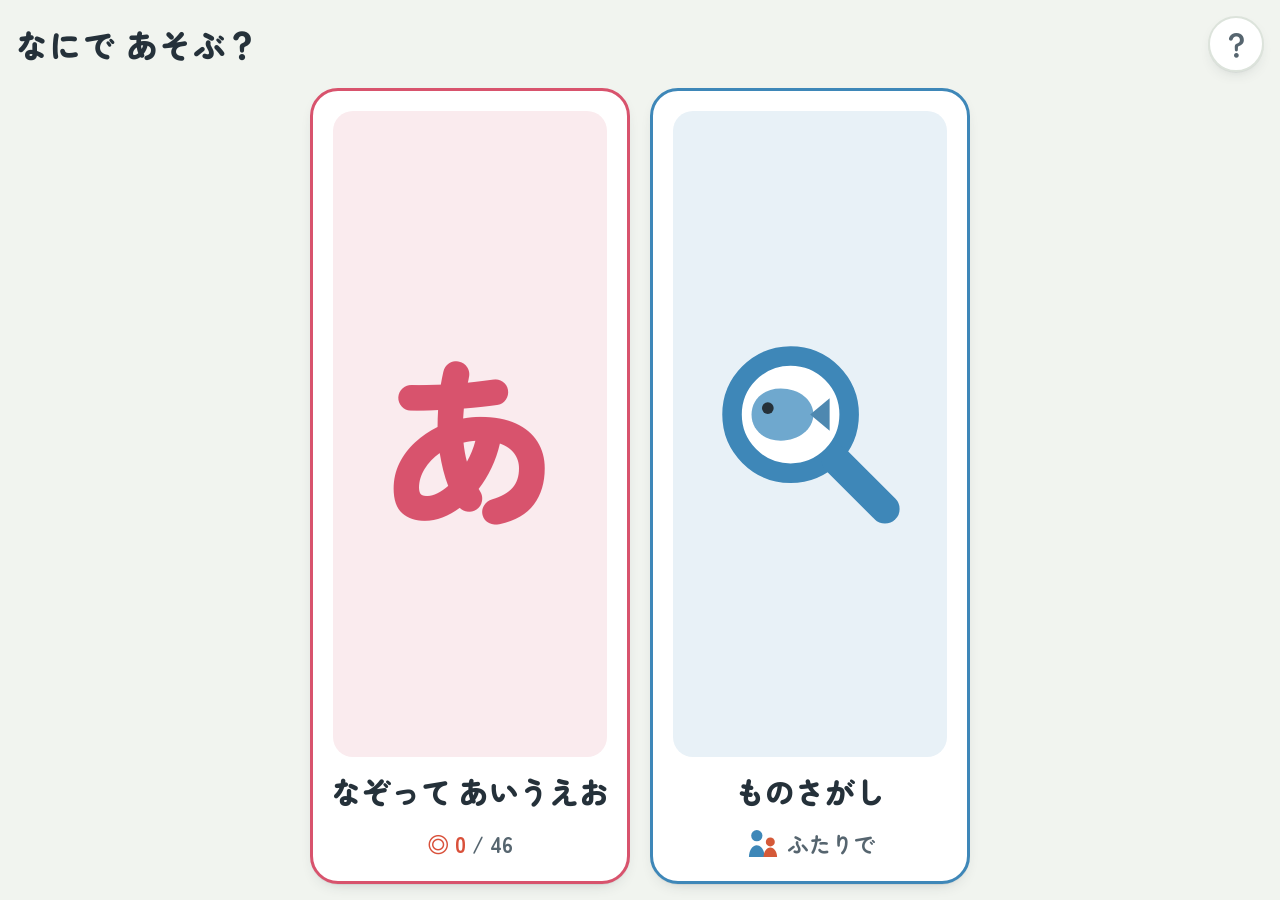
==== commit b7db10ac: "いっしょに タワー をメニューから外す（一旦） - 遊びの要素が強すぎるというユーザーの判断で、メニューのカードだけ外した - 画面と仕組みは残してあり、URL の #tower で開ける（おとなが確" ====
--- a/site/index.html
+++ b/site/index.html
@@ -57,11 +57,8 @@
         <span class="menu-name">ものさがし</span>
         <span class="menu-tag"><span class="ico" data-ui="futari"></span>ふたりで</span>
       </button>
-      <button id="goTower" class="menu-card" data-row="6">
-        <span class="menu-pic" data-ui="tower"></span>
-        <span class="menu-name">いっしょに タワー</span>
-        <span class="menu-tag"><span class="ico" data-ui="futari"></span>ふたりで</span>
-      </button>
+      <!-- 「いっしょに タワー」のカードは 2026-09-16 に外した（遊びの要素が強すぎるため・一旦）。
+           画面と仕組みは残してあり、URL の #tower で開ける。戻すときは このカードを戻すだけ（spec §16・§17） -->
     </div>
   </section>
 
@@ -197,7 +194,7 @@
       <ul>
         <li>iPad を机に平らに置き、ふたりが向かい合って座ります。</li>
         <li>ものさがし: おにいちゃんが字を読んで伝え、おとうとが絵を探します。おとうとは どの絵を押しても名前が聞けるだけで、間違いにはなりません。</li>
-        <li>いっしょに タワー: おとうとが「おす！」を押すと積み木が届き、おにいちゃんが指で運んで積みます。6だんで旗が立ちます。</li>
+        <li>いっしょに タワー: いまはメニューから外しています（遊びの要素が強いため）。戻したいときは教えてください。</li>
         <li>座る側を入れ替えたいときは、iPad を180度回してください。平らに置くと画面の向きが変わることがあるので、画面の向きのロックを使ってください。</li>
       </ul>
       <div class="place" role="group" aria-label="ふたりで あそぶ ときの 置き方">
--- a/site/css/style.css
+++ b/site/css/style.css
@@ -97,9 +97,10 @@
 
 /* ── 画面0 メニュー（spec §17）: 絵と色で選べる大きなカード3枚 ── */
 .menu { display: flex; flex-direction: column; gap: 16px; }
-.menu-cards { flex: 1; min-height: 0; display: grid; grid-template-columns: repeat(3, 1fr); gap: 20px; }
+/* カードは 2枚でも 3枚でも 真ん中に並ぶ（タワーを外したので いまは2枚・spec §17） */
+.menu-cards { flex: 1; min-height: 0; display: flex; justify-content: center; gap: 20px; }
 .menu-card {
-  min-width: 0; min-height: 0; display: flex; flex-direction: column; align-items: center; gap: 12px; padding: 20px;
+  flex: 0 1 320px; min-width: 0; min-height: 0; display: flex; flex-direction: column; align-items: center; gap: 12px; padding: 20px;
   border-radius: 28px; background: var(--plate); border: 3px solid var(--hue); box-shadow: var(--shadow);
 }
 .menu-pic {
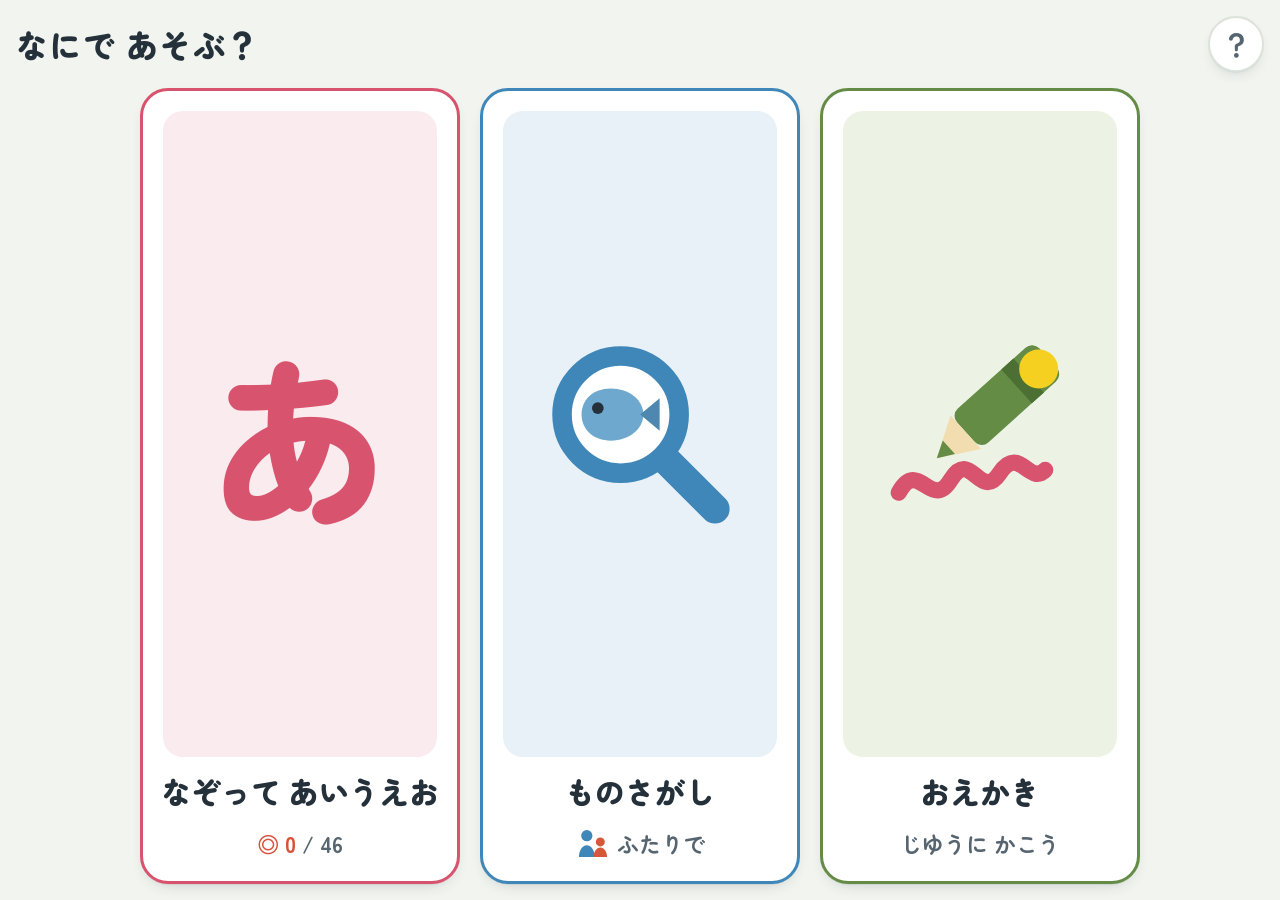
==== commit 5bdda691: "画面8 おえかき を足す（spec §18） - 超シンプルなお絵かき: 色10色・けしごむ・線の太さ3つ・ぜんぶ けす だけ - 画面を移るボタンは置かない。家の印を2秒 長押ししたときだけメニュー" ====
--- a/site/index.html
+++ b/site/index.html
@@ -57,6 +57,11 @@
         <span class="menu-name">ものさがし</span>
         <span class="menu-tag"><span class="ico" data-ui="futari"></span>ふたりで</span>
       </button>
+      <button id="goOekaki" class="menu-card" data-row="2">
+        <span class="menu-pic" data-ui="oekaki"></span>
+        <span class="menu-name">おえかき</span>
+        <span class="menu-tag">じゆうに かこう</span>
+      </button>
       <!-- 「いっしょに タワー」のカードは 2026-09-16 に外した（遊びの要素が強すぎるため・一旦）。
            画面と仕組みは残してあり、URL の #tower で開ける。戻すときは このカードを戻すだけ（spec §16・§17） -->
     </div>
@@ -162,6 +167,18 @@
     <div id="twGhost" class="tw-ghost" hidden></div>
   </section>
 
+  <!-- 画面8 おえかき（spec §18）。画面を移るボタンは置かない（家の印を2秒 長押ししたときだけメニューへ） -->
+  <section id="oekaki" class="screen oekaki" hidden>
+    <div class="oe-tools">
+      <button id="oeHome" class="oe-home" aria-label="メニューに もどる（ながく おす）"><span class="ico" data-ui="home"></span></button>
+      <div id="oeColors" class="oe-colors" role="group" aria-label="いろ"></div>
+      <button id="oeEraser" class="oe-btn" aria-pressed="false"><span class="ico" data-icon="keshigomu"></span>けしごむ</button>
+      <div id="oeSizes" class="oe-sizes" role="group" aria-label="せんの ふとさ"></div>
+      <button id="oeClear" class="oe-btn oe-clear"><span class="ico" data-ui="trash"></span><span id="oeClearText">ぜんぶ けす</span></button>
+    </div>
+    <div class="oe-paper"><canvas id="oeCanvas" class="oe-canvas"></canvas></div>
+  </section>
+
   <!-- 画面5 おとなの ひとへ（spec §13） -->
   <section id="otona" class="screen adult" hidden>
     <div class="inner">
@@ -201,6 +218,14 @@
         <button id="placeShort" class="place-btn" aria-pressed="true">短い辺で向かい合う（左が おにいちゃん）</button>
         <button id="placeLong" class="place-btn" aria-pressed="false">長い辺で向かい合う（上が おにいちゃん）</button>
       </div>
+
+      <h2>おえかき</h2>
+      <ul>
+        <li>指で自由に描けます。ふたりで同時に描けます。色・けしごむ・線の太さ・ぜんぶ けす だけの画面です。</li>
+        <li><strong>メニューに戻るには、左上の小さな家の印を2秒 押し続けてください。</strong>子どもが うっかり別の画面に移らないように、ほかに画面を移るボタンはありません。</li>
+        <li>「ぜんぶ けす」は2回押すと消えます（1回目で「けす？」に変わります）。</li>
+        <li>絵は保存しません。メニューに戻っても残りますが、アプリを閉じると消えます。</li>
+      </ul>
 
       <h2>こどもが つかうとき</h2>
       <ul>
--- a/site/css/style.css
+++ b/site/css/style.css
@@ -366,9 +366,68 @@
 .duo[data-place="short"] .tw-ghost { transform: translate(-50%, -50%) rotate(90deg); }
 .duo[data-place="long"] .tw-ghost { transform: translate(-50%, -50%) rotate(180deg); }
 
+/* ── 画面8 おえかき（spec §18）: 左に道具の列、残り全部が紙 ── */
+.oekaki { display: flex; gap: 14px; touch-action: none; }
+.oe-tools { width: 156px; flex: none; display: flex; flex-direction: column; gap: 10px; }
+/* 家の印: 2秒 押し続けたときだけメニューへ。押しているあいだ、中が左から塗られていく */
+.oe-home {
+  position: relative; overflow: hidden; align-self: flex-start; flex: none; width: 56px; height: 44px;
+  display: flex; align-items: center; justify-content: center;
+  border-radius: 12px; background: var(--plate); border: 2px solid var(--rule); color: var(--ink-soft); opacity: .75;
+}
+.oe-home .ico { position: relative; z-index: 1; width: 26px; height: 26px; }
+.oe-home::after {
+  content: ""; position: absolute; top: 0; right: 0; bottom: 0; left: 0;
+  background: var(--accent-soft); transform: scaleX(0); transform-origin: left center;
+}
+.oe-home.holding::after { transform: scaleX(1); transition: transform 2s linear; }
+
+/* 色: style.css と data.js（KIDS.IRO）で同じにする（tests/check.mjs が照らし合わせる） */
+[data-iro="kuro"]     { --iro: #2B2B2B; }
+[data-iro="aka"]      { --iro: #E5484D; }
+[data-iro="daidai"]   { --iro: #F08A24; }
+[data-iro="kiiro"]    { --iro: #F5D020; }
+[data-iro="midori"]   { --iro: #3FA34D; }
+[data-iro="mizuiro"]  { --iro: #5BC0EB; }
+[data-iro="ao"]       { --iro: #2F7DD1; }
+[data-iro="murasaki"] { --iro: #8E5BC4; }
+[data-iro="pinku"]    { --iro: #F27BA9; }
+[data-iro="chairo"]   { --iro: #8B5A2B; }
+.oe-colors { display: grid; grid-template-columns: repeat(2, 64px); justify-content: space-around; gap: 8px; }
+.oe-color {
+  width: 64px; height: 64px; border-radius: 50%; background: var(--iro);
+  border: 3px solid var(--plate); box-shadow: 0 0 0 2px var(--rule);
+}
+/* 選ばれている物には太い黒い輪（色だけで伝えない） */
+.oe-color[aria-pressed="true"] { box-shadow: 0 0 0 5px var(--ink); transform: scale(.86); }
+.oe-btn {
+  flex: none; height: 60px; display: flex; align-items: center; justify-content: center; gap: 6px;
+  border-radius: 16px; background: var(--plate); border: 2px solid var(--rule); box-shadow: var(--shadow);
+  font-size: 20px; color: var(--ink);
+}
+.oe-btn .ico { width: 34px; height: 34px; }
+.oe-btn[aria-pressed="true"], .oe-size[aria-pressed="true"] { border: 5px solid var(--ink); }
+.oe-sizes { display: grid; grid-template-columns: repeat(3, 1fr); gap: 6px; }
+.oe-size {
+  height: 56px; display: flex; align-items: center; justify-content: center;
+  border-radius: 14px; background: var(--plate); border: 2px solid var(--rule);
+}
+.oe-dot { display: block; border-radius: 50%; background: var(--ink); }
+.oe-dot[data-size="0"] { width: 8px; height: 8px; }
+.oe-dot[data-size="1"] { width: 18px; height: 18px; }
+.oe-dot[data-size="2"] { width: 34px; height: 34px; }
+/* ぜんぶ けす: ほかの道具から離して いちばん下。1回目で朱色の「けす？」になる */
+.oe-clear { margin-top: auto; height: 80px; flex-direction: column; gap: 2px; color: var(--ink-soft); }
+.oe-clear.armed { background: var(--accent); border-color: var(--accent); color: #FFFFFF; }
+.oe-paper {
+  flex: 1; min-width: 0; position: relative; overflow: hidden;
+  border-radius: 20px; background: #FFFFFF; border: 3px solid var(--rule); box-shadow: var(--shadow);
+}
+.oe-canvas { position: absolute; top: 0; left: 0; width: 100%; height: 100%; display: block; touch-action: none; }
+
 /* 動きを減らす設定のとき: 縮む・ふわっと出る をやめ、押したら少し暗くするだけにする */
 @media (prefers-reduced-motion: reduce) {
-  button, .maru, .duo-stamp { transition: none; }
+  button, .maru, .duo-stamp, .oe-home.holding::after { transition: none; }
   button:active { transform: none; filter: brightness(.9); }
   .tw-pop { animation: none; }
 }
